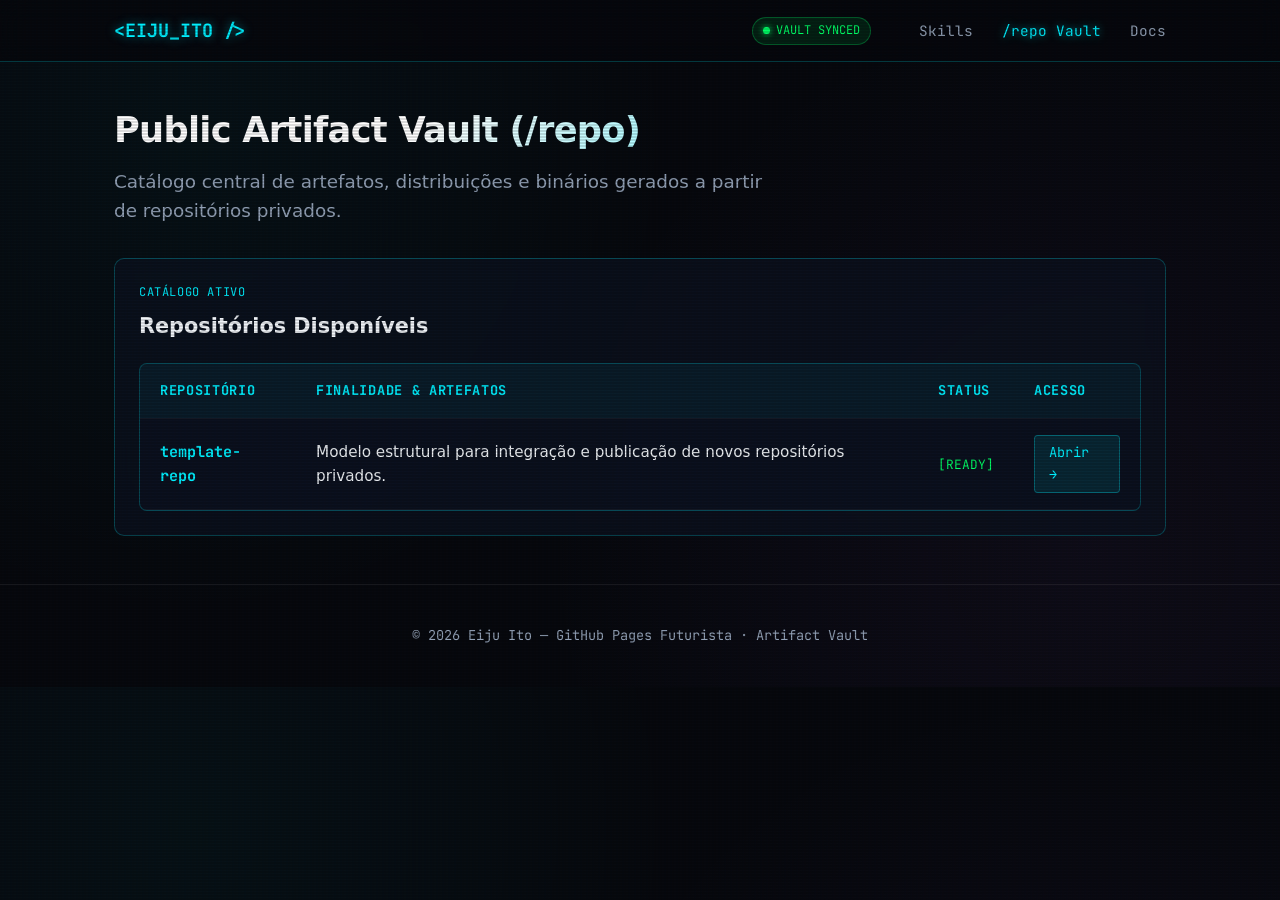
==== repo/index.html @ 98519f4f "feat: inicializacao do github pages com design futurista HUD, vault /repo, documentacao e stack comp" ====
<!DOCTYPE html>
<html lang="pt-BR">
<head>
  <meta charset="UTF-8">
  <meta name="viewport" content="width=device-width, initial-scale=1.0">
  <title>Vault de Artefatos | Eiju Ito</title>
  <link rel="preconnect" href="https://fonts.googleapis.com">
  <link rel="preconnect" href="https://fonts.gstatic.com" crossorigin>
  <link href="https://fonts.googleapis.com/css2?family=JetBrains+Mono:wght@400;500;700&family=Plus+Jakarta+Sans:wght@400;600;800&display=swap" rel="stylesheet">
  <link rel="stylesheet" href="../assets/css/main.css">
</head>
<body>

  <!-- HUD Header -->
  <header class="hud-header">
    <div class="container hud-nav">
      <a href="../index.html" class="logo-hud">
        <span>&lt;EIJU_ITO /&gt;</span>
      </a>
      <div style="display: flex; align-items: center; gap: 1.5rem;">
        <span class="status-badge">
          <span class="status-dot"></span> VAULT SYNCED
        </span>
        <nav class="nav-links">
          <a href="../index.html#skills">Skills</a>
          <a href="index.html" class="active">/repo Vault</a>
          <a href="../docs/plano-projeto.md">Docs</a>
        </nav>
      </div>
    </div>
  </header>

  <main class="container" style="padding-top: 2.5rem;">
    <div style="margin-bottom: 2rem;">
      <h1 class="hero-title" style="font-size: 2.2rem;">Public Artifact Vault (/repo)</h1>
      <p class="hero-subtitle">
        Catálogo central de artefatos, distribuições e binários gerados a partir de repositórios privados.
      </p>
    </div>

    <section class="hud-card" style="margin-bottom: 3rem;">
      <div class="card-tag">Catálogo Ativo</div>
      <h2 style="font-size: 1.3rem; margin-bottom: 1.25rem;">Repositórios Disponíveis</h2>

      <div class="table-responsive">
        <table>
          <thead>
            <tr>
              <th>Repositório</th>
              <th>Finalidade & Artefatos</th>
              <th>Status</th>
              <th>Acesso</th>
            </tr>
          </thead>
          <tbody>
            <tr>
              <td><strong style="color: var(--cyan-glow); font-family: var(--font-mono);">template-repo</strong></td>
              <td>Modelo estrutural para integração e publicação de novos repositórios privados.</td>
              <td><span style="color: var(--green-glow); font-family: var(--font-mono); font-size: 0.8rem;">[READY]</span></td>
              <td><a class="btn-download" href="template-repo/index.html">Abrir &rarr;</a></td>
            </tr>
            <!-- Novos repositórios serão cadastrados aqui -->
          </tbody>
        </table>
      </div>
    </section>
  </main>

  <footer>
    <div class="container">
      <p>&copy; 2026 Eiju Ito — GitHub Pages Futurista &middot; Artifact Vault</p>
    </div>
  </footer>

</body>
</html>
---- assets/css/main.css ----
/* ==========================================================================
   Cyberpunk / Sci-Fi HUD Theme - eijuito.github.io
   ========================================================================== */

:root {
  --bg-dark: #07090e;
  --bg-card: rgba(13, 19, 33, 0.75);
  --bg-card-hover: rgba(20, 29, 50, 0.9);
  --border-neon: rgba(0, 240, 255, 0.25);
  --border-neon-bright: #00f0ff;
  --cyan-glow: #00f0ff;
  --purple-glow: #a855f7;
  --green-glow: #00ff66;
  --text-main: #f1f5f9;
  --text-muted: #94a3b8;
  --font-mono: 'JetBrains Mono', 'Fira Code', Consolas, Monaco, monospace;
  --font-sans: system-ui, -apple-system, BlinkMacSystemFont, 'Segoe UI', Roboto, sans-serif;
}

* {
  box-sizing: border-box;
  margin: 0;
  padding: 0;
}

body {
  background-color: var(--bg-dark);
  color: var(--text-main);
  font-family: var(--font-sans);
  line-height: 1.6;
  position: relative;
  overflow-x: hidden;
  background-image: 
    radial-gradient(circle at 15% 20%, rgba(0, 240, 255, 0.04) 0%, transparent 40%),
    radial-gradient(circle at 85% 80%, rgba(168, 85, 247, 0.05) 0%, transparent 45%);
}

/* Efeito de scanline sutil */
body::before {
  content: " ";
  display: block;
  position: fixed;
  top: 0; left: 0; bottom: 0; right: 0;
  background: linear-gradient(rgba(18, 16, 16, 0) 50%, rgba(0, 0, 0, 0.2) 50%), linear-gradient(90deg, rgba(255, 0, 0, 0.01), rgba(0, 255, 0, 0.005), rgba(0, 0, 255, 0.01));
  z-index: 100;
  background-size: 100% 3px, 6px 100%;
  pointer-events: none;
  opacity: 0.7;
}

.container {
  width: 100%;
  max-width: 1100px;
  margin: 0 auto;
  padding: 0 1.5rem;
  position: relative;
  z-index: 2;
}

/* HUD Top Header */
.hud-header {
  border-bottom: 1px solid var(--border-neon);
  background: rgba(7, 9, 14, 0.85);
  backdrop-filter: blur(12px);
  position: sticky;
  top: 0;
  z-index: 50;
  padding: 1rem 0;
}

.hud-nav {
  display: flex;
  justify-content: space-between;
  align-items: center;
}

.logo-hud {
  font-family: var(--font-mono);
  font-weight: 700;
  font-size: 1.15rem;
  color: var(--cyan-glow);
  text-shadow: 0 0 10px rgba(0, 240, 255, 0.5);
  text-decoration: none;
  display: flex;
  align-items: center;
  gap: 0.5rem;
}

.status-badge {
  display: inline-flex;
  align-items: center;
  gap: 0.4rem;
  font-size: 0.75rem;
  font-family: var(--font-mono);
  color: var(--green-glow);
  background: rgba(0, 255, 102, 0.1);
  padding: 0.2rem 0.6rem;
  border-radius: 9999px;
  border: 1px solid rgba(0, 255, 102, 0.3);
}

.status-dot {
  width: 7px;
  height: 7px;
  background-color: var(--green-glow);
  border-radius: 50%;
  box-shadow: 0 0 6px var(--green-glow);
  animation: pulse 2s infinite;
}

@keyframes pulse {
  0%, 100% { opacity: 1; transform: scale(1); }
  50% { opacity: 0.4; transform: scale(0.9); }
}

.nav-links a {
  color: var(--text-muted);
  text-decoration: none;
  font-family: var(--font-mono);
  font-size: 0.9rem;
  margin-left: 1.5rem;
  transition: all 0.2s ease;
}

.nav-links a:hover, .nav-links a.active {
  color: var(--cyan-glow);
  text-shadow: 0 0 8px rgba(0, 240, 255, 0.6);
}

/* Hero & Terminal Section */
.hero {
  padding: 3.5rem 0 2rem;
}

.hero-title {
  font-size: 2.8rem;
  font-weight: 800;
  letter-spacing: -0.02em;
  background: linear-gradient(135deg, #ffffff 30%, var(--cyan-glow) 100%);
  -webkit-background-clip: text;
  -webkit-text-fill-color: transparent;
  margin-bottom: 0.5rem;
}

.hero-subtitle {
  color: var(--text-muted);
  font-size: 1.15rem;
  margin-bottom: 2rem;
  max-width: 650px;
}

/* Terminal Console Box */
.terminal-window {
  background: rgba(10, 14, 23, 0.95);
  border: 1px solid var(--border-neon);
  border-radius: 8px;
  box-shadow: 0 0 20px rgba(0, 240, 255, 0.12), inset 0 0 10px rgba(0, 240, 255, 0.05);
  overflow: hidden;
  margin-bottom: 3rem;
  font-family: var(--font-mono);
}

.terminal-header {
  background: #0d131f;
  padding: 0.5rem 1rem;
  display: flex;
  align-items: center;
  border-bottom: 1px solid rgba(0, 240, 255, 0.15);
}

.terminal-dots {
  display: flex;
  gap: 6px;
}

.dot {
  width: 10px;
  height: 10px;
  border-radius: 50%;
}
.dot.red { background: #ff5f56; }
.dot.yellow { background: #ffbd2e; }
.dot.green { background: #27c93f; }

.terminal-title {
  color: var(--text-muted);
  font-size: 0.8rem;
  margin-left: 1rem;
}

.terminal-body {
  padding: 1.25rem 1.5rem;
  font-size: 0.9rem;
  line-height: 1.8;
}

.term-cmd { color: var(--cyan-glow); }
.term-success { color: var(--green-glow); }
.term-output { color: #cbd5e1; }
.term-highlight { color: var(--purple-glow); font-weight: 600; }

/* HUD Matrix Grid (Skills / Stacks) */
.section-title {
  font-size: 1.6rem;
  font-weight: 700;
  margin-bottom: 1.5rem;
  display: flex;
  align-items: center;
  gap: 0.75rem;
  font-family: var(--font-mono);
  color: #fff;
}

.section-title::before {
  content: "//";
  color: var(--cyan-glow);
  text-shadow: 0 0 8px var(--cyan-glow);
}

.skills-matrix {
  display: grid;
  grid-template-columns: repeat(auto-fit, minmax(320px, 1fr));
  gap: 1.5rem;
  margin-bottom: 3.5rem;
}

.hud-card {
  background: var(--bg-card);
  border: 1px solid var(--border-neon);
  border-radius: 10px;
  padding: 1.5rem;
  backdrop-filter: blur(8px);
  position: relative;
  transition: all 0.3s cubic-bezier(0.16, 1, 0.3, 1);
}

.hud-card::after {
  content: '';
  position: absolute;
  top: 0; left: 0;
  width: 100%; height: 2px;
  background: linear-gradient(90deg, transparent, var(--cyan-glow), transparent);
  opacity: 0;
  transition: opacity 0.3s;
}

.hud-card:hover {
  transform: translateY(-4px);
  border-color: var(--cyan-glow);
  box-shadow: 0 6px 25px rgba(0, 240, 255, 0.15);
  background: var(--bg-card-hover);
}

.hud-card:hover::after {
  opacity: 1;
}

.card-tag {
  font-family: var(--font-mono);
  font-size: 0.75rem;
  letter-spacing: 0.05em;
  color: var(--cyan-glow);
  margin-bottom: 0.5rem;
  text-transform: uppercase;
}

.hud-card h3 {
  font-size: 1.25rem;
  margin-bottom: 1rem;
  color: #ffffff;
}

.badge-cloud {
  display: flex;
  flex-wrap: wrap;
  gap: 0.5rem;
  margin-top: 1rem;
}

.tech-badge {
  font-family: var(--font-mono);
  font-size: 0.8rem;
  background: rgba(255, 255, 255, 0.05);
  border: 1px solid rgba(255, 255, 255, 0.1);
  padding: 0.35rem 0.75rem;
  border-radius: 4px;
  color: #e2e8f0;
  transition: all 0.2s;
}

.tech-badge.lead {
  border-color: rgba(0, 240, 255, 0.5);
  background: rgba(0, 240, 255, 0.08);
  color: var(--cyan-glow);
  font-weight: 600;
  box-shadow: 0 0 10px rgba(0, 240, 255, 0.1);
}

.tech-badge.special {
  border-color: rgba(168, 85, 247, 0.5);
  background: rgba(168, 85, 247, 0.1);
  color: #d8b4fe;
  font-weight: 600;
}

.hud-card:hover .tech-badge:hover {
  background: rgba(0, 240, 255, 0.18);
  border-color: var(--cyan-glow);
  color: #fff;
}

/* Vault / Repositories Banner */
.vault-banner {
  background: linear-gradient(135deg, rgba(13, 19, 33, 0.8) 0%, rgba(26, 16, 40, 0.8) 100%);
  border: 1px solid rgba(168, 85, 247, 0.3);
  border-radius: 10px;
  padding: 2rem;
  margin-bottom: 3.5rem;
  display: flex;
  justify-content: space-between;
  align-items: center;
  flex-wrap: wrap;
  gap: 1.5rem;
}

.vault-info h3 {
  font-size: 1.4rem;
  color: #fff;
  margin-bottom: 0.5rem;
}

.vault-info p {
  color: var(--text-muted);
  max-width: 600px;
}

.btn-cyber {
  display: inline-flex;
  align-items: center;
  gap: 0.6rem;
  font-family: var(--font-mono);
  font-size: 0.9rem;
  font-weight: 600;
  color: #07090e;
  background: var(--cyan-glow);
  padding: 0.75rem 1.5rem;
  border-radius: 6px;
  text-decoration: none;
  box-shadow: 0 0 15px rgba(0, 240, 255, 0.4);
  transition: all 0.25s ease;
}

.btn-cyber:hover {
  background: #ffffff;
  box-shadow: 0 0 25px rgba(0, 240, 255, 0.8);
  transform: translateY(-2px);
}

/* Table styling for repo view */
.table-responsive {
  overflow-x: auto;
  border: 1px solid var(--border-neon);
  border-radius: 8px;
  background: var(--bg-card);
}

table {
  width: 100%;
  border-collapse: collapse;
}

th, td {
  padding: 1rem 1.25rem;
  text-align: left;
  border-bottom: 1px solid rgba(255, 255, 255, 0.05);
}

th {
  background: rgba(0, 240, 255, 0.05);
  font-family: var(--font-mono);
  font-size: 0.85rem;
  color: var(--cyan-glow);
  text-transform: uppercase;
  letter-spacing: 0.05em;
}

td {
  font-size: 0.95rem;
}

.btn-download {
  display: inline-block;
  background: rgba(0, 240, 255, 0.1);
  color: var(--cyan-glow);
  border: 1px solid rgba(0, 240, 255, 0.3);
  padding: 0.4rem 0.9rem;
  border-radius: 4px;
  text-decoration: none;
  font-family: var(--font-mono);
  font-size: 0.85rem;
  transition: all 0.2s;
}

.btn-download:hover {
  background: var(--cyan-glow);
  color: #000;
  box-shadow: 0 0 12px rgba(0, 240, 255, 0.5);
}

/* Footer */
footer {
  border-top: 1px solid rgba(255, 255, 255, 0.08);
  padding: 2.5rem 0;
  text-align: center;
  font-family: var(--font-mono);
  font-size: 0.85rem;
  color: var(--text-muted);
}
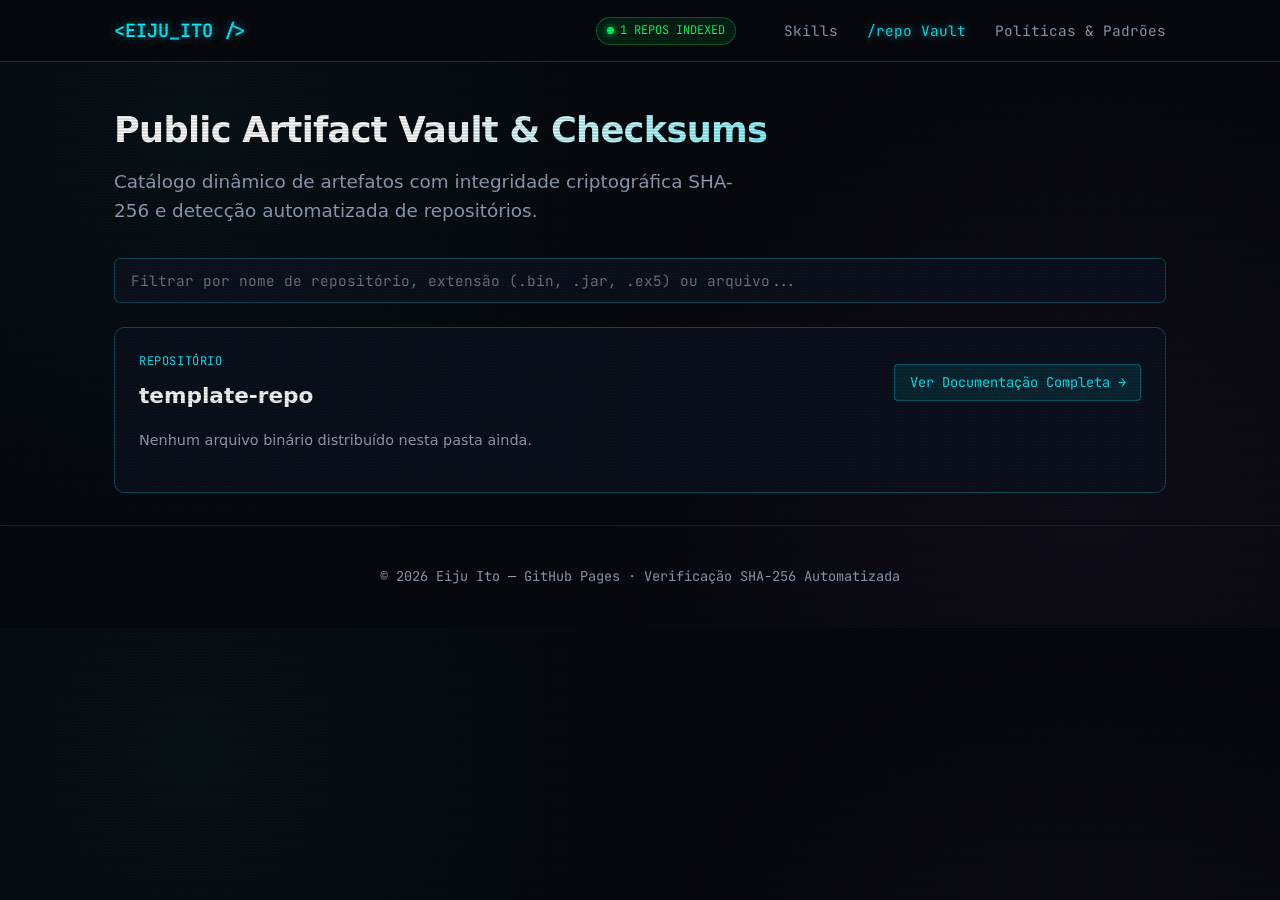
==== commit 5c331b1d: "feat: implementar crawler automatico de artefatos com geracao de SHA-256 e documento de melhores pra" ====
--- a/repo/index.html
+++ b/repo/index.html
@@ -3,11 +3,50 @@
 <head>
   <meta charset="UTF-8">
   <meta name="viewport" content="width=device-width, initial-scale=1.0">
-  <title>Vault de Artefatos | Eiju Ito</title>
+  <title>Vault de Artefatos &amp; Checksums | Eiju Ito</title>
   <link rel="preconnect" href="https://fonts.googleapis.com">
   <link rel="preconnect" href="https://fonts.gstatic.com" crossorigin>
   <link href="https://fonts.googleapis.com/css2?family=JetBrains+Mono:wght@400;500;700&family=Plus+Jakarta+Sans:wght@400;600;800&display=swap" rel="stylesheet">
   <link rel="stylesheet" href="../assets/css/main.css">
+  <style>
+    .hash-badge {
+      font-family: var(--font-mono);
+      font-size: 0.72rem;
+      color: #94a3b8;
+      background: rgba(0, 0, 0, 0.4);
+      padding: 0.2rem 0.5rem;
+      border-radius: 4px;
+      border: 1px solid rgba(255, 255, 255, 0.08);
+      cursor: pointer;
+      display: inline-flex;
+      align-items: center;
+      gap: 0.4rem;
+      max-width: 220px;
+      overflow: hidden;
+      text-overflow: ellipsis;
+      white-space: nowrap;
+    }
+    .hash-badge:hover {
+      color: var(--cyan-glow);
+      border-color: var(--cyan-glow);
+    }
+    .search-box {
+      width: 100%;
+      background: rgba(13, 19, 33, 0.85);
+      border: 1px solid var(--border-neon);
+      border-radius: 6px;
+      padding: 0.75rem 1rem;
+      color: #fff;
+      font-family: var(--font-mono);
+      font-size: 0.9rem;
+      margin-bottom: 1.5rem;
+      outline: none;
+    }
+    .search-box:focus {
+      border-color: var(--cyan-glow);
+      box-shadow: 0 0 10px rgba(0, 240, 255, 0.3);
+    }
+  </style>
 </head>
 <body>
 
@@ -18,13 +57,13 @@
         <span>&lt;EIJU_ITO /&gt;</span>
       </a>
       <div style="display: flex; align-items: center; gap: 1.5rem;">
-        <span class="status-badge">
-          <span class="status-dot"></span> VAULT SYNCED
+        <span class="status-badge" id="crawler-status">
+          <span class="status-dot"></span> VAULT CRAWLER READY
         </span>
         <nav class="nav-links">
           <a href="../index.html#skills">Skills</a>
           <a href="index.html" class="active">/repo Vault</a>
-          <a href="../docs/plano-projeto.md">Docs</a>
+          <a href="../docs/melhores-praticas-repositorio-artefatos.md">Políticas &amp; Padrões</a>
         </nav>
       </div>
     </div>
@@ -32,45 +71,150 @@
 
   <main class="container" style="padding-top: 2.5rem;">
     <div style="margin-bottom: 2rem;">
-      <h1 class="hero-title" style="font-size: 2.2rem;">Public Artifact Vault (/repo)</h1>
+      <h1 class="hero-title" style="font-size: 2.2rem;">Public Artifact Vault &amp; Checksums</h1>
       <p class="hero-subtitle">
-        Catálogo central de artefatos, distribuições e binários gerados a partir de repositórios privados.
+        Catálogo dinâmico de artefatos com integridade criptográfica SHA-256 e detecção automatizada de repositórios.
       </p>
     </div>
 
-    <section class="hud-card" style="margin-bottom: 3rem;">
-      <div class="card-tag">Catálogo Ativo</div>
-      <h2 style="font-size: 1.3rem; margin-bottom: 1.25rem;">Repositórios Disponíveis</h2>
-
-      <div class="table-responsive">
-        <table>
-          <thead>
-            <tr>
-              <th>Repositório</th>
-              <th>Finalidade & Artefatos</th>
-              <th>Status</th>
-              <th>Acesso</th>
-            </tr>
-          </thead>
-          <tbody>
-            <tr>
-              <td><strong style="color: var(--cyan-glow); font-family: var(--font-mono);">template-repo</strong></td>
-              <td>Modelo estrutural para integração e publicação de novos repositórios privados.</td>
-              <td><span style="color: var(--green-glow); font-family: var(--font-mono); font-size: 0.8rem;">[READY]</span></td>
-              <td><a class="btn-download" href="template-repo/index.html">Abrir &rarr;</a></td>
-            </tr>
-            <!-- Novos repositórios serão cadastrados aqui -->
-          </tbody>
-        </table>
+    <!-- Barra de busca instantânea -->
+    <input type="text" id="filter-input" class="search-box" placeholder="Filtrar por nome de repositório, extensão (.bin, .jar, .ex5) ou arquivo...">
+
+    <!-- Container dos Repositórios Gerados Dinamicamente -->
+    <div id="repositories-container">
+      <div class="hud-card" style="text-align: center; color: var(--text-muted); padding: 2rem;">
+        Carregando manifesto de artefatos...
       </div>
-    </section>
+    </div>
   </main>
 
   <footer>
     <div class="container">
-      <p>&copy; 2026 Eiju Ito — GitHub Pages Futurista &middot; Artifact Vault</p>
+      <p>&copy; 2026 Eiju Ito — GitHub Pages &middot; Verificação SHA-256 Automatizada</p>
     </div>
   </footer>
 
+  <script>
+    let manifestData = null;
+
+    async function loadManifest() {
+      try {
+        const response = await fetch('manifest.json');
+        if (!response.ok) throw new Error("Manifesto não encontrado.");
+        manifestData = await response.json();
+        renderRepositories(manifestData.repositories);
+        document.getElementById('crawler-status').innerHTML = 
+          `<span class="status-dot"></span> ${manifestData.total_repositories} REPOS INDEXED`;
+      } catch (err) {
+        console.warn("Manifesto ainda não compilado:", err);
+        document.getElementById('repositories-container').innerHTML = `
+          <div class="hud-card">
+            <h3 style="color: var(--cyan-glow);">template-repo (Fallback)</h3>
+            <p style="color: var(--text-muted); margin-bottom: 1rem;">O catálogo automático está sincronizando com o próximo build do GitHub Actions.</p>
+            <a class="btn-download" href="template-repo/index.html">Acessar template-repo &rarr;</a>
+          </div>
+        `;
+      }
+    }
+
+    function copyHash(hash, btn) {
+      navigator.clipboard.writeText(hash).then(() => {
+        const originalText = btn.innerText;
+        btn.innerText = "COPIADO!";
+        btn.style.color = "var(--green-glow)";
+        setTimeout(() => {
+          btn.innerText = originalText;
+          btn.style.color = "";
+        }, 1500);
+      });
+    }
+
+    function renderRepositories(repos) {
+      const container = document.getElementById('repositories-container');
+      container.innerHTML = '';
+
+      if (!repos || repos.length === 0) {
+        container.innerHTML = '<div class="hud-card">Nenhum repositório ou artefato encontrado no momento.</div>';
+        return;
+      }
+
+      repos.forEach(repo => {
+        const card = document.createElement('section');
+        card.className = 'hud-card';
+        card.style.marginBottom = '2rem';
+
+        let artifactsHtml = '';
+        if (repo.artifacts.length === 0) {
+          artifactsHtml = '<p style="color: var(--text-muted); font-size: 0.9rem; padding: 1rem 0;">Nenhum arquivo binário distribuído nesta pasta ainda.</p>';
+        } else {
+          artifactsHtml = `
+            <div class="table-responsive" style="margin-top: 1rem;">
+              <table>
+                <thead>
+                  <tr>
+                    <th>Arquivo</th>
+                    <th>Tamanho</th>
+                    <th>SHA-256 Checksum</th>
+                    <th>Modificado</th>
+                    <th>Ação</th>
+                  </tr>
+                </thead>
+                <tbody>
+                  ${repo.artifacts.map(a => `
+                    <tr>
+                      <td><code style="color: var(--cyan-glow); font-family: var(--font-mono);">${a.filename}</code></td>
+                      <td style="font-family: var(--font-mono); font-size: 0.85rem;">${a.size_human}</td>
+                      <td>
+                        <span class="hash-badge" title="Clique para copiar: ${a.sha256}" onclick="copyHash('${a.sha256}', this)">
+                          📋 ${a.sha256.substring(0, 16)}...
+                        </span>
+                      </td>
+                      <td style="font-size: 0.8rem; color: var(--text-muted);">${a.last_modified}</td>
+                      <td><a class="btn-download" href="${a.relative_url}" download>Baixar</a></td>
+                    </tr>
+                  `).join('')}
+                </tbody>
+              </table>
+            </div>
+          `;
+        }
+
+        card.innerHTML = `
+          <div style="display: flex; justify-content: space-between; align-items: center; flex-wrap: wrap; gap: 1rem;">
+            <div>
+              <div class="card-tag">Repositório</div>
+              <h2 style="font-size: 1.35rem; color: #fff;">${repo.name}</h2>
+            </div>
+            ${repo.has_custom_index ? `<a class="btn-download" href="${repo.name}/index.html">Ver Documentação Completa &rarr;</a>` : ''}
+          </div>
+          ${artifactsHtml}
+        `;
+        container.appendChild(card);
+      });
+    }
+
+    document.getElementById('filter-input').addEventListener('input', (e) => {
+      const term = e.target.value.toLowerCase().trim();
+      if (!manifestData) return;
+
+      const filtered = manifestData.repositories.map(repo => {
+        const matchesRepo = repo.name.toLowerCase().includes(term);
+        const matchingArtifacts = repo.artifacts.filter(a => 
+          a.filename.toLowerCase().includes(term) || a.sha256.toLowerCase().includes(term)
+        );
+
+        if (matchesRepo) {
+          return repo;
+        } else if (matchingArtifacts.length > 0) {
+          return { ...repo, artifacts: matchingArtifacts };
+        }
+        return null;
+      }).filter(r => r !== null);
+
+      renderRepositories(filtered);
+    });
+
+    loadManifest();
+  </script>
 </body>
 </html>
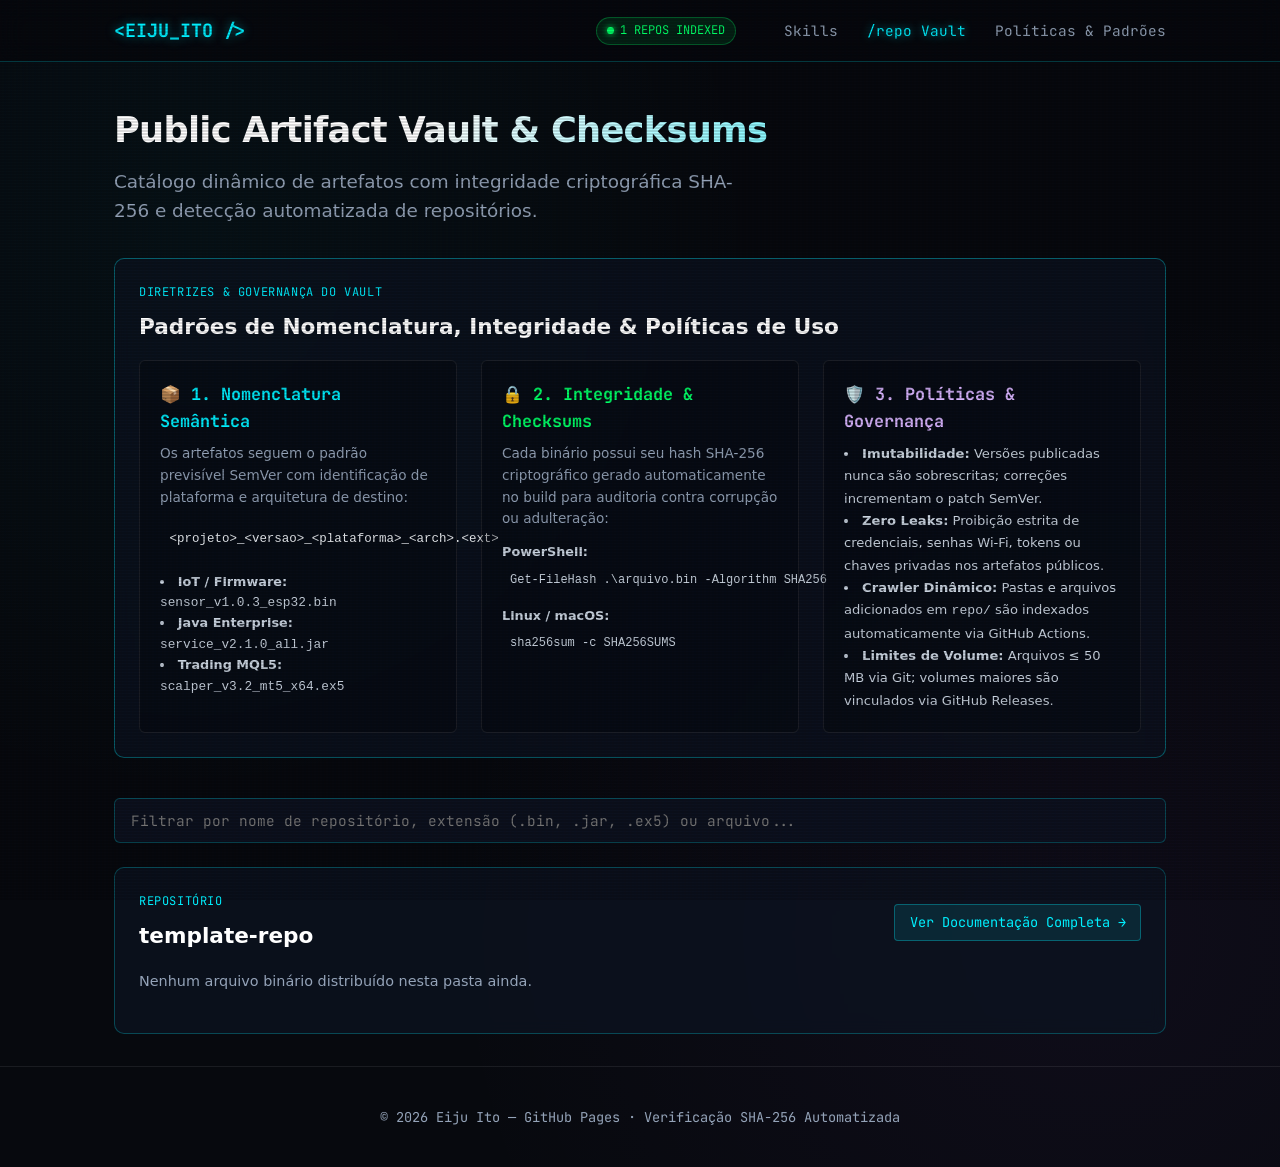
==== commit 819d8778: "docs(repo): exibir melhores praticas, nomenclatura, politicas e comandos de checksum diretamente na " ====
--- a/repo/index.html
+++ b/repo/index.html
@@ -76,6 +76,61 @@
         Catálogo dinâmico de artefatos com integridade criptográfica SHA-256 e detecção automatizada de repositórios.
       </p>
     </div>
+
+    <!-- Seção de Melhores Práticas, Nomenclatura e Políticas do Repositório -->
+    <section class="hud-card" style="margin-bottom: 2.5rem; border-color: rgba(0, 240, 255, 0.35);">
+      <div class="card-tag">Diretrizes &amp; Governança do Vault</div>
+      <h2 style="font-size: 1.35rem; color: #fff; margin-bottom: 1rem;">Padrões de Nomenclatura, Integridade &amp; Políticas de Uso</h2>
+      
+      <div style="display: grid; grid-template-columns: repeat(auto-fit, minmax(300px, 1fr)); gap: 1.5rem; margin-top: 1rem;">
+        
+        <!-- Bloco Nomenclatura -->
+        <div style="background: rgba(0, 0, 0, 0.25); border: 1px solid rgba(255, 255, 255, 0.08); border-radius: 6px; padding: 1.25rem;">
+          <h3 style="font-size: 1.05rem; color: var(--cyan-glow); margin-bottom: 0.5rem; font-family: var(--font-mono);">
+            📦 1. Nomenclatura Semântica
+          </h3>
+          <p style="font-size: 0.85rem; color: var(--text-muted); margin-bottom: 0.75rem;">
+            Os artefatos seguem o padrão previsível SemVer com identificação de plataforma e arquitetura de destino:
+          </p>
+          <pre style="padding: 0.6rem; font-size: 0.78rem; margin-bottom: 0.75rem;"><code>&lt;projeto&gt;_&lt;versao&gt;_&lt;plataforma&gt;_&lt;arch&gt;.&lt;ext&gt;</code></pre>
+          <ul style="font-size: 0.8rem; color: #cbd5e1; list-style-position: inside; line-height: 1.6;">
+            <li><strong>IoT / Firmware:</strong> <code>sensor_v1.0.3_esp32.bin</code></li>
+            <li><strong>Java Enterprise:</strong> <code>service_v2.1.0_all.jar</code></li>
+            <li><strong>Trading MQL5:</strong> <code>scalper_v3.2_mt5_x64.ex5</code></li>
+          </ul>
+        </div>
+
+        <!-- Bloco Verificação SHA-256 -->
+        <div style="background: rgba(0, 0, 0, 0.25); border: 1px solid rgba(255, 255, 255, 0.08); border-radius: 6px; padding: 1.25rem;">
+          <h3 style="font-size: 1.05rem; color: var(--green-glow); margin-bottom: 0.5rem; font-family: var(--font-mono);">
+            🔒 2. Integridade &amp; Checksums
+          </h3>
+          <p style="font-size: 0.85rem; color: var(--text-muted); margin-bottom: 0.75rem;">
+            Cada binário possui seu hash SHA-256 criptográfico gerado automaticamente no build para auditoria contra corrupção ou adulteração:
+          </p>
+          <div style="font-size: 0.8rem; color: #cbd5e1; line-height: 1.6;">
+            <p><strong>PowerShell:</strong></p>
+            <pre style="padding: 0.5rem; font-size: 0.75rem; margin-bottom: 0.5rem;"><code>Get-FileHash .\arquivo.bin -Algorithm SHA256</code></pre>
+            <p><strong>Linux / macOS:</strong></p>
+            <pre style="padding: 0.5rem; font-size: 0.75rem;"><code>sha256sum -c SHA256SUMS</code></pre>
+          </div>
+        </div>
+
+        <!-- Bloco Políticas do Repositório -->
+        <div style="background: rgba(0, 0, 0, 0.25); border: 1px solid rgba(255, 255, 255, 0.08); border-radius: 6px; padding: 1.25rem;">
+          <h3 style="font-size: 1.05rem; color: #d8b4fe; margin-bottom: 0.5rem; font-family: var(--font-mono);">
+            🛡️ 3. Políticas &amp; Governança
+          </h3>
+          <ul style="font-size: 0.82rem; color: #cbd5e1; list-style-position: inside; line-height: 1.7;">
+            <li><strong>Imutabilidade:</strong> Versões publicadas nunca são sobrescritas; correções incrementam o patch SemVer.</li>
+            <li><strong>Zero Leaks:</strong> Proibição estrita de credenciais, senhas Wi-Fi, tokens ou chaves privadas nos artefatos públicos.</li>
+            <li><strong>Crawler Dinâmico:</strong> Pastas e arquivos adicionados em <code>repo/</code> são indexados automaticamente via GitHub Actions.</li>
+            <li><strong>Limites de Volume:</strong> Arquivos &le; 50 MB via Git; volumes maiores são vinculados via GitHub Releases.</li>
+          </ul>
+        </div>
+
+      </div>
+    </section>
 
     <!-- Barra de busca instantânea -->
     <input type="text" id="filter-input" class="search-box" placeholder="Filtrar por nome de repositório, extensão (.bin, .jar, .ex5) ou arquivo...">
